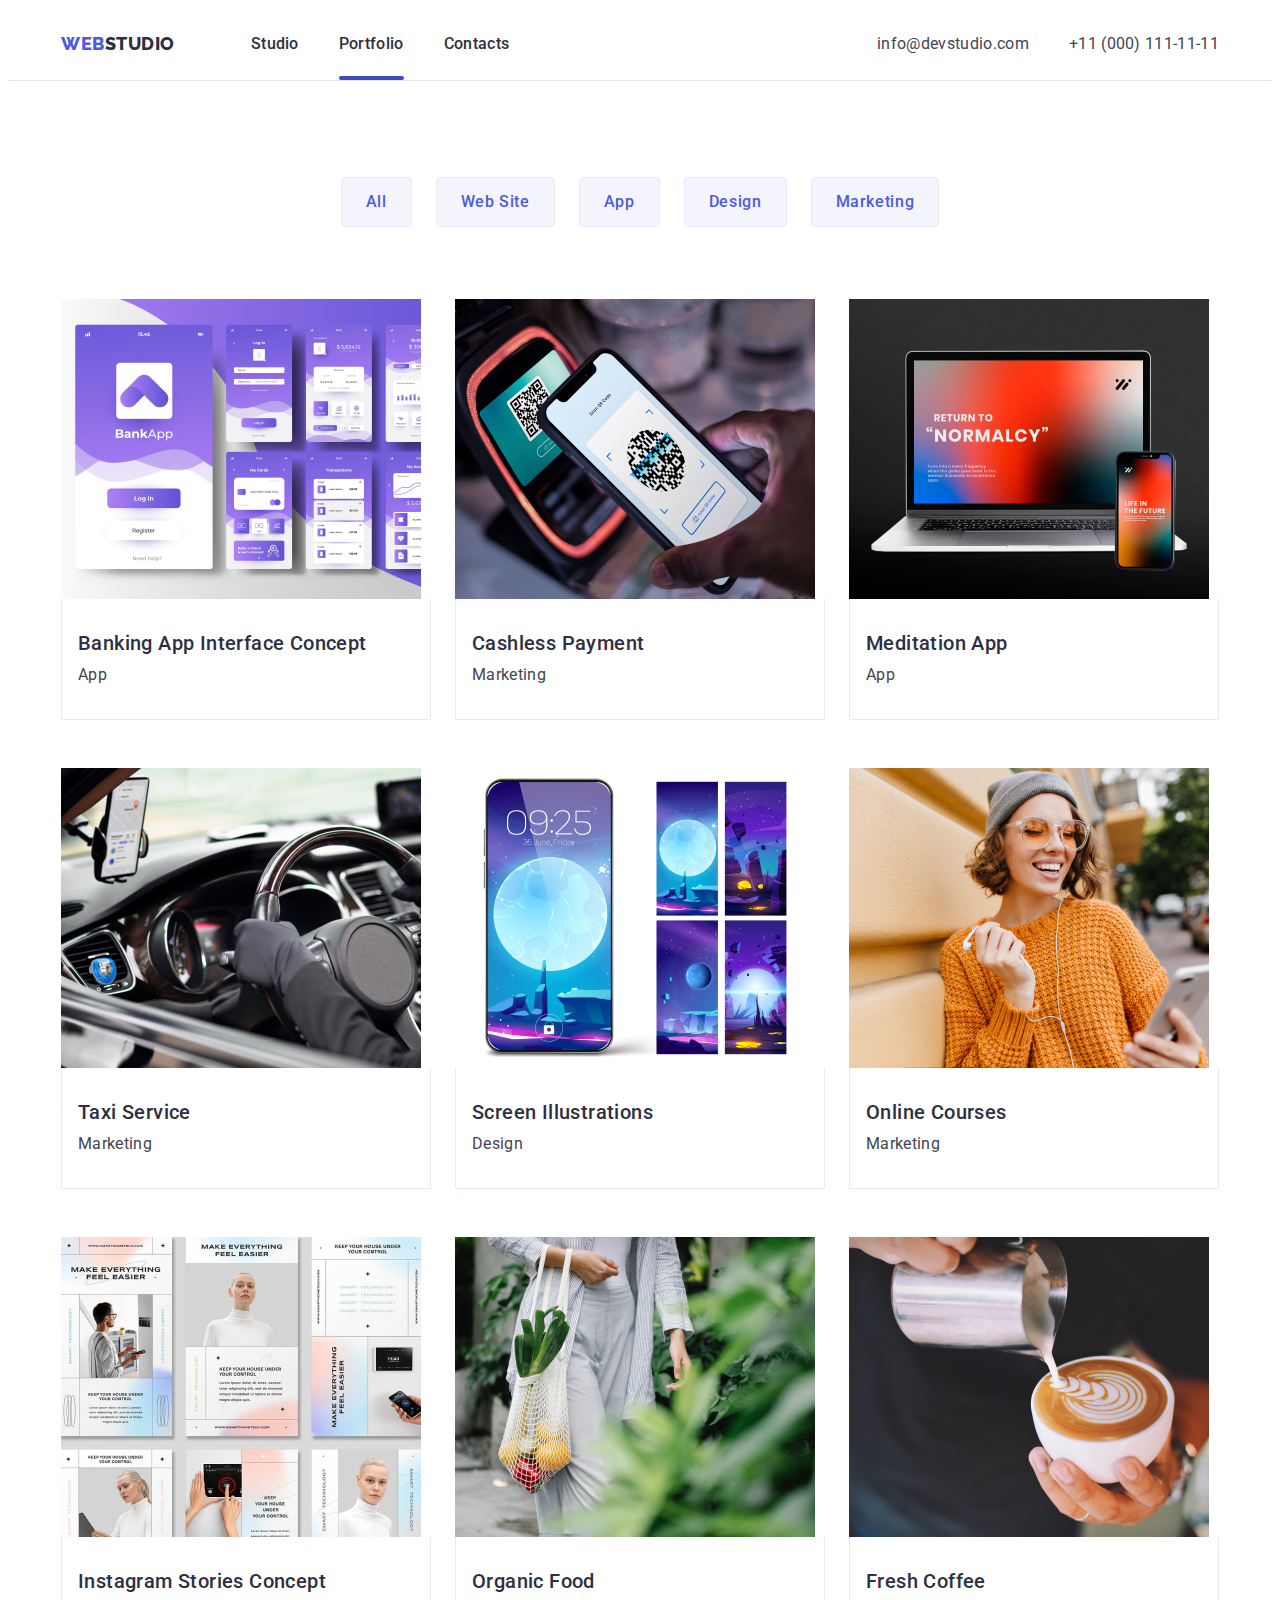
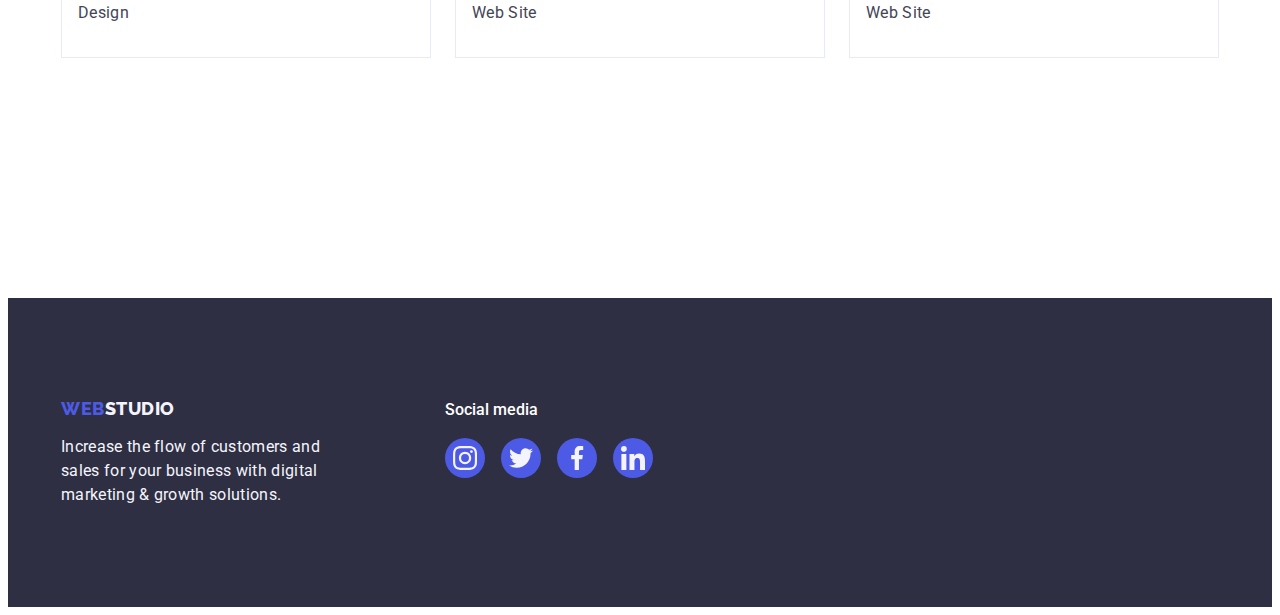
==== portfolio.html @ 9833212a "Initial commit" ====
<!DOCTYPE html>
<html lang="en">

  <head>
    <meta charset="utf-8"/>
    <meta name="description" content="Web studio for your business"/>
   
    <link
      rel="stylesheet"
      href="https://cdnjs.cloudflare.com/ajax/libs/modern-normalize/2.0.0/modern-normalize.min.css"
      integrity="sha512-4xo8blKMVCiXpTaLzQSLSw3KFOVPWhm/TRtuPVc4WG6kUgjH6J03IBuG7JZPkcWMxJ5huwaBpOpnwYElP/m6wg=="
      crossorigin="anonymous"
      referrerpolicy="no-referrer"
    />
    <link rel="stylesheet" href="node_modules/modern-normalize/modern-normalize.css">

    <link rel="preconnect" href="https://fonts.googleapis.com">
    <link rel="preconnect" href="https://fonts.gstatic.com" crossorigin>
    <link href="https://fonts.googleapis.com/css2?family=Roboto:wght@400;500;700;900&display=swap" rel="stylesheet">
    <link rel="preconnect" href="https://fonts.googleapis.com">
    <link rel="preconnect" href="https://fonts.gstatic.com" crossorigin>
    <link href="https://fonts.googleapis.com/css2?family=Raleway:wght@800&display=swap" rel="stylesheet">
    
    <title>Portfolio</title>

    <link rel="stylesheet" href="./css/styles.css"/>
  </head>

  <body>

    <header class="header">

      <div class="container header-container">
          <nav class="header-nav">
            
            <a href="./index.html" class="link-logo link">Web<span class="logo-dark">Studio</span></a>
          
            <ul class="nav-list list">
              <li><a href="./index.html" class="header-link link">Studio</a></li>
              <li><a href="./portfolio.html" class="header-link link active">Portfolio</a></li>
              <li><a href="" class="header-link link">Contacts</a></li>
            </ul>
          </nav>
      
          <address class="adress">
            <ul class="adress-list list">
              <li><a href="mailto:info@devstudio.com" class="adress-link link">info@devstudio.com</a></li>
              <li><a href="tel:+110001111111" class="adress-link link">+11 (000) 111-11-11</a></li>
            </ul>
          </address>
      </div>
    </header>

    <main>

      <section class="portfolio-main">

        <div class="container">

          <h1 class="visually-hidden">Lorem ipsum dolor sit amet consectetur adipisicing elit.</h1>

            <ul class="button-list list">
              <li>
                  <button type="button" class="filter-button">All</button>
              </li>
              <li>
                  <button type="button" class="filter-button">Web Site</button>
              </li>
              <li>
                  <button type="button" class="filter-button">App</button>
              </li>
              <li>
                  <button type="button" class="filter-button">Design</button>
              </li>
              <li>
                  <button type="button" class="filter-button">Marketing</button>
              </li>
            </ul>
      
          <ul class="portfolio-img list">
              <li class="portfolio-item">
                  <a href="" class="link">
                      <div class="portfolio-card">
                        <img src="./images/hw2/banking-app1.jpg" alt="Banking App" width="360"/>
                        <div class="overlay">
                          14 Stylish and User-Friendly App Design Concepts · Task Manager App · Calorie Tracker App · Exotic Fruit Ecommerce App · Cloud Storage App
                        </div>
                      </div>
                      <div class="text-card">
                        <h2 class="main-page-title">Banking App Interface Concept</h2>
                        <p class="main-page-text">App</p>
                      </div>
                  </a>
              </li>

              <li class="portfolio-item">
                  <a href="" class="link">
                      <div class="portfolio-card">
                          <img src="./images/hw2/cashless-pay2.jpg" alt="Payment by phone" width="360"/>
                          <div class="overlay">
                            14 Stylish and User-Friendly App Design Concepts · Task Manager App · Calorie Tracker App · Exotic Fruit Ecommerce App · Cloud Storage App
                          </div>
                      </div>
                      <div class="text-card">
                        <h2 class="main-page-title">Cashless Payment</h2>
                        <p class="main-page-text">Marketing</p>
                      </div>
                  </a>
              </li>

              <li class="portfolio-item">
                  <a href="" class="link">
                      <div class="portfolio-card">
                        <img src="./images/hw2/meditation-app3.jpg" alt="Notebook and phone" width="360"/>
                        <div class="overlay">
                          14 Stylish and User-Friendly App Design Concepts · Task Manager App · Calorie Tracker App · Exotic Fruit Ecommerce App · Cloud Storage App
                        </div>
                      </div>
                      <div class="text-card">
                        <h2 class="main-page-title">Meditation App</h2>
                        <p class="main-page-text">App</p>
                      </div>
                  </a>
              </li>            
          
              <li class="portfolio-item">
                  <a href="" class="link">
                      <div class="portfolio-card">
                        <img src="./images/hw2/taxi4.jpg" alt="Taxi car" width="360"/>
                        <div class="overlay">
                          14 Stylish and User-Friendly App Design Concepts · Task Manager App · Calorie Tracker App · Exotic Fruit Ecommerce App · Cloud Storage App
                        </div>
                      </div>
                      <div class="text-card">
                        <h2 class="main-page-title">Taxi Service</h2>
                        <p class="main-page-text">Marketing</p>
                      </div>
                  </a>    
              </li>

              <li class="portfolio-item">
                  <a href="" class="link">
                      <div class="portfolio-card">
                        <img src="./images/hw2/screen5.jpg" alt="Screen Illustrations" width="360"/>
                        <div class="overlay">
                          14 Stylish and User-Friendly App Design Concepts · Task Manager App · Calorie Tracker App · Exotic Fruit Ecommerce App · Cloud Storage App
                        </div>
                      </div>
                      <div class="text-card">
                        <h2 class="main-page-title">Screen Illustrations</h2>
                        <p class="main-page-text">Design</p>
                      </div>
                  </a>
              </li>

              <li class="portfolio-item">
                  <a href="" class="link">
                      <div class="portfolio-card">
                        <img src="./images/hw2/online-courses6.jpg" alt="Smiling girl" width="360"/>
                        <div class="overlay">
                          14 Stylish and User-Friendly App Design Concepts · Task Manager App · Calorie Tracker App · Exotic Fruit Ecommerce App · Cloud Storage App
                        </div>
                      </div>
                      <div class="text-card">
                        <h2 class="main-page-title">Online Courses</h2>
                        <p class="main-page-text">Marketing</p>
                      </div>
                  </a>
              </li>
          
              <li class="portfolio-item">
                  <a href="" class="link">
                      <div class="portfolio-card">
                        <img src="./images/hw2/insta7.jpg" alt="Instagram Stories" width="360"/>
                        <div class="overlay">
                          14 Stylish and User-Friendly App Design Concepts · Task Manager App · Calorie Tracker App · Exotic Fruit Ecommerce App · Cloud Storage App
                        </div>
                      </div>
                      <div class="text-card">
                        <h2 class="main-page-title">Instagram Stories Concept</h2>
                        <p class="main-page-text">Design</p>
                      </div>
                  </a>
              </li>

              <li class="portfolio-item">
                  <a href="" class="link">
                      <div class="portfolio-card">
                        <img src="./images/hw2/food8.jpg" alt="Bag with food" width="360"/>
                        <div class="overlay">
                          14 Stylish and User-Friendly App Design Concepts · Task Manager App · Calorie Tracker App · Exotic Fruit Ecommerce App · Cloud Storage App
                        </div>
                      </div>
                      <div class="text-card">
                        <h2 class="main-page-title">Organic Food</h2>
                        <p class="main-page-text">Web Site</p>
                      </div>
                  </a>
              </li>

              <li class="portfolio-item">
                  <a href="" class="link">
                      <div class="portfolio-card">
                        <img src="./images/hw2/coffe9.jpg" alt="Cup of coffe" width="360"/>
                        <div class="overlay">
                          14 Stylish and User-Friendly App Design Concepts · Task Manager App · Calorie Tracker App · Exotic Fruit Ecommerce App · Cloud Storage App
                        </div>
                      </div>
                      <div class="text-card">
                        <h2 class="main-page-title">Fresh Coffee</h2>
                        <p class="main-page-text">Web Site</p>
                      </div>
                  </a>
              </li>
          </ul>

        </div>

      </section>
    </main>

    <footer class="footer">

      <div class="container footer-container">
        <div class="footer-logo-container">
          <a href="./index.html" class="link-logo link footer-logo">Web<span class="logo-white">Studio</span></a>
          <p class="text-footer">
            Increase the flow of customers and sales for your business with digital marketing & growth solutions.
          </p>
        </div>    
      
        <div>
          <h3 class="social-text">Social media</h3>
          <ul class="list footer-social">
              <li>
                <div class="bcg-icons-footer">
                  <svg class="footer-social-icon">
                    <use href="./images/symbol-defs.svg#icon-instagram-1"></use>
                  </svg>
                </div>
              </li>
              <li>
                <div class="bcg-icons-footer">
                  <svg class="footer-social-icon">
                    <use href="./images/symbol-defs.svg#icon-twitter-2"></use>
                  </svg>
                </div>
              </li>
              <li>
                <div class="bcg-icons-footer">
                  <svg class="footer-social-icon">
                    <use href="./images/symbol-defs.svg#icon-facebook-3"></use>
                  </svg>
                </div>
              </li>
              <li>
                <div class="bcg-icons-footer">
                  <svg class="footer-social-icon">
                    <use href="./images/symbol-defs.svg#icon-linkedin-4"></use>
                  </svg>
                </div>
              </li>
          </ul>
        </div>

    </footer>

  </body>

</html>
---- css/styles.css ----
:root {
    --title-font: 'Roboto', sans-serif;
    --primery-brand-color: #4D5AE5;
    --pressed-state-color: #404BBF;
    --dark-color: #2E2F42;
    --success-color: #31D0AA;
    --body-text-color: #434455;
    --helper-text-color: #8E8F99;
    --accent-color: #E7E9FC;
    --light-color: #F4F4FD;
    --modal-overlay-color: #2E2F42;
    --hero-background-color: #2E2F42;
    --white-background-color: #FFFFFF;
    --modal-background: #FCFCFC;
}

.link {
    text-decoration: none;
}

.list {
    list-style: none;
}

h1, h2, h3, h4, h5, h6, p {
	margin-top: 0;
	margin-bottom: 0;
}

ul, ol {
	margin-top: 0;
	margin-bottom: 0;
	padding-left: 0;
}

.container {
    width: 1158px;
    padding: 0 15px;
    margin: 0 auto;
}
/**
  |============================
  | Header styles
  |============================
*/
.header {
    display: flex;
    align-items: center;
    justify-content: space-between;
    border-bottom: 1px solid var(--accent-color);
}

.header-container{
    display: flex;
    align-items: center;
}
.header-nav {
    display: flex;
    align-items: center;
}

.link-logo {
    margin-right: 76px;
}

.nav-list {
    display: flex;
    align-items: center;
    gap: 40px;
    justify-content: space-between;
}

.link-logo {
    font-family: 'Raleway', sans-serif;
    font-weight: 800;
    font-size: 18px;
    line-height: 1.17;
    letter-spacing: 0.03em;
    text-transform: uppercase;
    cursor: pointer;
    color: var(--primery-brand-color);
    margin-right: 76px;
}

.logo-dark {
    color: var(--hero-background-color);
}

.header-link {
    display: flex;
    font-family: var(--title-font);
    font-size: 16px;
    font-weight: 500;
    line-height: 1.5;
    letter-spacing: 0.02em;
    cursor: pointer;
    color: var(--dark-color);
    padding: 24px 0;
    position: relative;
}

.header-link.active::after {
    display: block;
    content: "";
    width: 100%;
    height: 4px;
    border-radius: 2px;
    background: var(--pressed-state-color);
    position: absolute;
    bottom: 0;
    left: 0;
}

.nav-list .header-link:hover,
.nav-list .header-link:focus {
    color: var(--pressed-state-color);
    transition-property: color;
    transition-duration: 250ms;
    transition-timing-function: cubic-bezier(0.4, 0, 0.2, 1);
}

.adress {
    margin-left: auto;
}

.adress-list {
    display: flex;
    gap: 40px;
}

.adress-link {
    font-family: var(--title-font);
    font-size: 16px;
    line-height: 1.5;
    letter-spacing: 0.02em;
    font-style: normal;
    color: var(--body-text-color);
}
.adress-link:hover,
.adress-link:focus {
    color: var(--pressed-state-color);
    transition-property: color;
    transition-duration: 250ms;
    transition-timing-function: cubic-bezier(0.4, 0, 0.2, 1);
}
/**
  |============================
  | Body
  |============================
*/
body {
    font-family: var(--title-font);
    color: var(--body-text-color);
    background-color: var(--white-background-color);
    list-style: none;
    text-decoration: none;
}
/**
  |============================
  | Section hero first page
  |============================
*/
.hero-section {
    background-color: var(--dark-color);
    padding: 188px 0;
    background-image: linear-gradient(
        to bottom,
        rgba(46, 47, 66, 0.70),
        rgba(46, 47, 66, 0.70)
    ),
    url(/images/hw1-sec1/people-office.jpg);
    background-repeat: no-repeat;
    background-position: 50% 50%;
    background-size: cover;
}

.hero-title {
    font-family: var(--title-font);
    font-style: normal;
    font-weight: 700;
    font-size: 56px;
    line-height: 1.07;
    text-align: center;
    letter-spacing: 0.02em;
    color: var(--white-background-color);
    max-width: 496px;
    margin: 0 auto 48px;
}

.hero-button {
    display: block;
    font-family: var(--title-font);
    font-style: normal;
    font-weight: 500;
    font-size: 16px;
    line-height: 1.5;
    letter-spacing: 0.04em;
    cursor: pointer;
    color: var(--white-background-color);
    background-color: var(--primery-brand-color);
    border: none;
    border-radius: 4px;
    min-width: 169px;
    height: 56px;
    margin: 0 auto;
}

.hero-button:hover,
.hero-button:focus {
    color: var(--modal-background);
    background-color: var(--pressed-state-color);
    transition-property: color, background-color;
    transition-duration: 250ms;
    transition-timing-function: cubic-bezier(0.4, 0, 0.2, 1);
}
/**
  |============================
  | Section benefits first page
  |============================
*/
.benefits-section {
    padding: 120px 0;
}

.benefits-list {
    display: flex;
    gap: 24px;
}

.benefits-item {
    width: calc((100% - 3 * 24px) / 4);
}

.main-page-title {
    font-family: var(--title-font);
    font-weight: 500;
    font-size: 20px;
    line-height: 1.2;
    letter-spacing: 0.02em;
    color: var(--modal-overlay-color);
    margin-bottom: 8px;
}

.main-page-text {
    font-family: var(--title-font);
    font-weight: 400;
    font-size: 16px;
    font-style: normal;
    line-height: 1.5;
    letter-spacing: 0.02em;
    color: var(--body-text-color);
}

.benefits-icons {
    width: 64px;
    height: 64px;
    position: absolute;
    top: 24px;
    left: 100px;
}

.icon-container {
    position: relative;
    width: 264px;
    height: 112px;
    background-color: var(--light-color);
    border-radius: 4px;
    margin-bottom: 8px;
}
/**
  |============================
  | Secction 'Doing' first page
  |============================
*/
.we-doing {
    padding-bottom: 120px;
}
.page-title {
    font-family: var(--title-font);
    font-weight: 700;
    font-size: 36px;
    line-height: 1.11;
    text-align: center;
    letter-spacing: 0.02em;
    text-transform: capitalize;
    color: var(--hero-background-color);
    margin-bottom: 72px;
}

.image-doing-list {
    display: flex;
    justify-content: space-between;
    gap: 24px;
}

.image-doing {
    width: calc((100% - 2 * 24px) / 3);
}

/**
  |============================
  | Team section
  |============================
*/
.team-section {
    background-color: var(--light-color);
    padding: 120px 0;
}

.team-card-list {
 display: flex;
 gap: 24px;
}

.team-item {
    background-color: var(--white-background-color);
    width: calc((100% - 3 * 24px) / 4);
    border-radius: 0px 0px 4px 4px;
    box-shadow: 0px 2px 1px 0px rgba(46, 47, 66, 0.08), 0px 1px 1px 0px rgba(46, 47, 66, 0.16), 0px 1px 6px 0px rgba(46, 47, 66, 0.08);
}

.team-container {
    padding: 32px 16px;
}

.team-title {
    text-align: center;
    margin-bottom: 8px;
}

.team-text {
    text-align: center;
    margin-bottom: 8px;
}

.social-icons-container {
    display: flex;
    gap: 24px;
    justify-content: center;
    align-items: center;
    max-width: 232px;
}

.social-icon {
    position: absolute;
    top: 12px;
    left: 12px;
    width: 16px;
    height: 16px;
}

.bcg-social-icons-container {
    position: relative;
    width: 40px;
    height: 40px;
    background-color: var(--primery-brand-color);
    border-radius: 50%;
}

.bcg-social-icons-container:hover {
    background-color: var(--pressed-state-color);
    transition-property: background-color;
    transition-duration: 250ms;
    transition-timing-function: cubic-bezier(0.4, 0, 0.2, 1);
}

/**
  |============================
  | Customer section
  |============================
*/
.customer-section{
    padding: 127px 0 113px 0;
}

.customer-list {
    display: flex;
    gap: 24px;
    justify-content: center;
    align-items: center;
}

.customer-item {
    display: flex;
}

.customer-icon-link {
    position: relative;
    border-radius: 4px;
    border: 1px solid var(--helper-text-color);
    color: var(--helper-text-color);
    width: 168px;
    height: 88px;
}

.customer-icon-link:hover .customer-icon,
.customer-icon-link:focus .customer-icon {
    color: var(--pressed-state-color);
    transition-property: color;
    transition-duration: 250ms;
    transition-timing-function: cubic-bezier(0.4, 0, 0.2, 1);
}

.customer-icon-link:hover,
.customer-icon-link:focus {
    border-color: var(--pressed-state-color);
    transition-property: border-color;
    transition-duration: 250ms;
    transition-timing-function: cubic-bezier(0.4, 0, 0.2, 1);
}

.customer-icon {
    position: absolute;
    top: 16px;
    left: 32px;
    width: 104px;
    height: 56px;
    fill: currentColor;
}


/**
  |============================
  | Portfolio page
  |============================
*/
.portfolio-main {
    padding: 96px 0 120px 0;
}

.portfolio-page {
    width: 1158px;
    padding: 0 15px;
    margin: 0 auto;
}

.visually-hidden {
    position: absolute;
    width: 1px;
    height: 1px;
    margin: -1px;
    border: 0;
    padding: 0;
    white-space: nowrap;
    clip-path: inset(100%);
    clip: rect(0 0 0 0);
    overflow: hidden;
  }

.button-list {
    display: flex;
    justify-content: center;
    gap: 24px;
    margin-bottom: 72px;
}

.filter-button {
    font-family: var(--title-font);
    font-weight: 500;
    font-size: 16px;
    line-height: 1.5;
    letter-spacing: 0.04em;
    list-style: none;
    cursor: pointer;
    color: var(--primery-brand-color);
    background-color: var(--light-color);
    border: 1px solid var(--accent-color);
    border-radius: 4px;
    padding: 12px 24px;
}

.filter-button:hover {
    box-shadow: 0px 2px 2px 0px rgba(0, 0, 0, 0.12), 0px 2px 1px 0px rgba(0, 0, 0, 0.08), 0px 3px 1px 0px rgba(0, 0, 0, 0.10);
    transition-property: box-shadow;
    transition-duration: 250ms;
    transition-timing-function: cubic-bezier(0.4, 0, 0.2, 1); 
}

.filter-button:hover,
.filter-button:focus {
    color: var(--white-background-color);
    background-color: var(--pressed-state-color);
    border: 1px solid transparent;
    transition-property: color, border, background-color;
    transition-duration: 250ms;
    transition-timing-function: cubic-bezier(0.4, 0, 0.2, 1);
}

.portfolio-img {
    display: flex;
    flex-wrap: wrap;
    column-gap: 24px;
    row-gap: 48px;
    padding-bottom: 120px;
}

.portfolio-item {
    width: calc((100% - 48px) / 3);
}

.portfolio-card {
    position: relative;
    overflow: hidden;
}

.overlay {
    position: absolute;
    padding: 40px 32px 164px 32px;
    font-family: var(--title-font);
    background-color: var(--primery-brand-color);
    color: var(--light-color);
    font-style: normal;
    font-weight: 400;
    line-height: 24px;
    letter-spacing: 0.32px;
    top: 0;
    left: 0;
    width: 100%;
    height: 100%;
    transform: translateY(100%);
}

.portfolio-card:hover .overlay {
    transform: translateY(0);
    transition-property: transform;
    transition-duration: 250ms;
    transition-timing-function: cubic-bezier(0.4, 0, 0.2, 1);
}

.portfolio-item:hover {
    box-shadow: 0px 2px 1px 0px rgba(46, 47, 66, 0.08), 0px 1px 1px 0px rgba(46, 47, 66, 0.16), 0px 1px 6px 0px rgba(46, 47, 66, 0.08);
    transition-property: box-shadow;
    transition-duration: 250ms;
    transition-timing-function: cubic-bezier(0.4, 0, 0.2, 1);
}

.text-card {
    padding: 32px 16px;
    border: 1px solid var(--accent-color);
    border-top: none;
}

img {
	display: block;
}

/**
  |============================
  | Footer
  |============================
*/
.footer {
    background-color: var(--hero-background-color);
    padding: 100px 0;
}

.footer-logo {
    display: inline-block;
    margin-bottom: 16px;
}

.logo-white {
    color: var(--light-color);
}

.text-footer {
    font-family: var(--title-font);
    font-weight: 400;
    font-size: 16px;
    line-height: 1.5;
    letter-spacing: 0.02em;
    color: var(--light-color);
    max-width: 264px;
}

.footer-container {
    display: flex;
    align-items: flex-start;
    justify-content: flex-start;
    gap: 120px;
}

.footer-social {
    display: flex;
    gap: 16px;
}

.bcg-footer {
    position: relative;
}

.bcg-icons-footer {
    position: relative;
    width: 40px;
    height: 40px;
    background-color: var(--primery-brand-color);
    border-radius: 50%;
}

.bcg-icons-footer:hover {
    background-color: var(--success-color);
    transition-property: background-color;
    transition-duration: 250ms;
    transition-timing-function: cubic-bezier(0.4, 0, 0.2, 1);
}

.footer-social-icon {
    position: absolute;
    top: 8px;
    left: 8px;
    width: 24px;
    height: 24px;
}

.social-text  {
    font-family: var(--title-font);
    color: var(--white-background-color);
    font-style: normal;
    font-weight: 500;
    line-height: 24px;
    font-style: normal;
    font-size: 16px;
    margin-bottom: 16px;
}
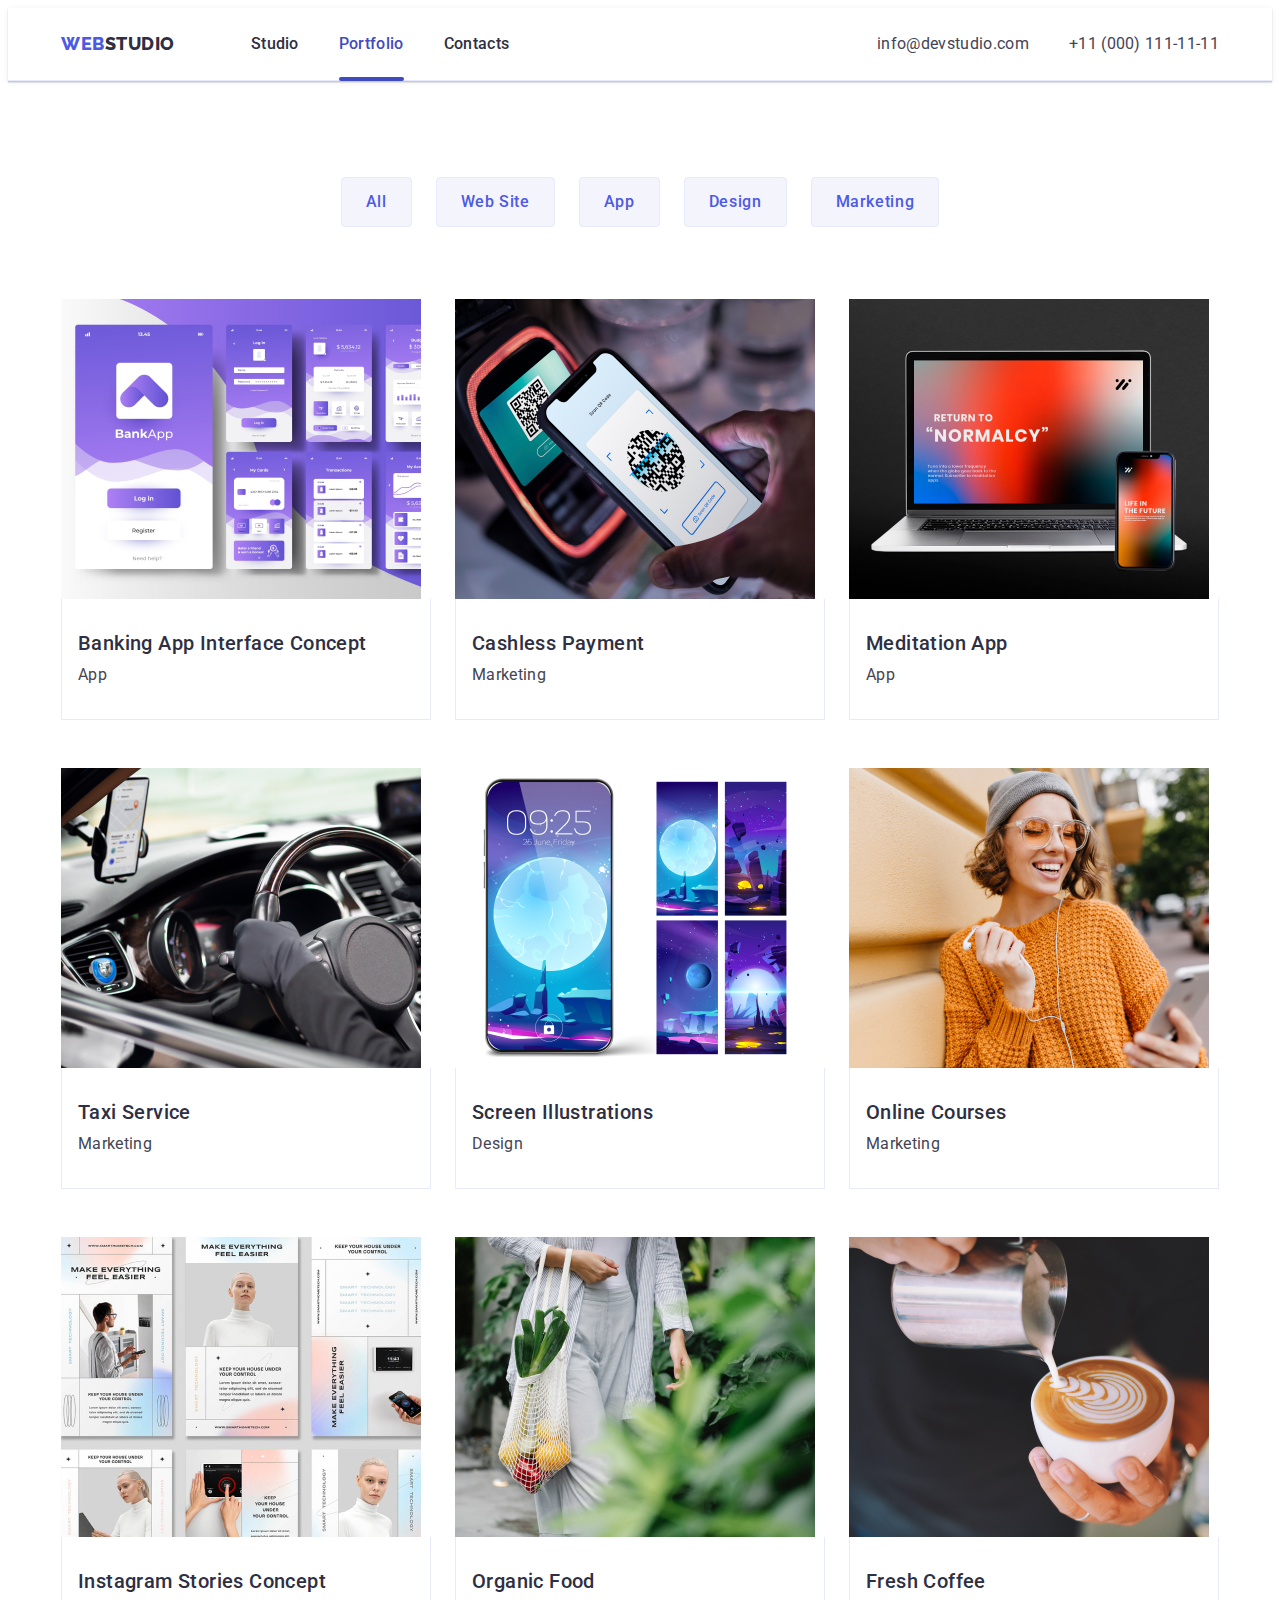
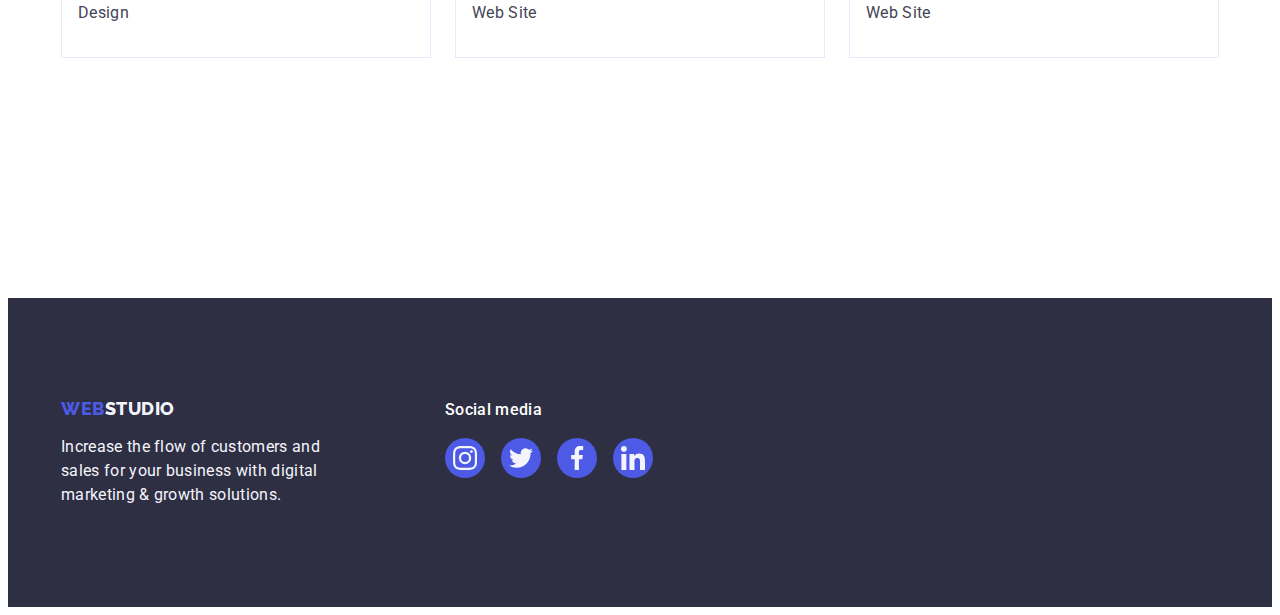
==== commit 56a2ab6b: "hw 5.3" ====
--- a/portfolio.html
+++ b/portfolio.html
@@ -231,38 +231,43 @@
         </div>    
       
         <div>
-          <h3 class="social-text">Social media</h3>
+          <p class="social-text">Social media</p>
           <ul class="list footer-social">
-              <li>
-                <div class="bcg-icons-footer">
-                  <svg class="footer-social-icon">
-                    <use href="./images/symbol-defs.svg#icon-instagram-1"></use>
-                  </svg>
-                </div>
-              </li>
-              <li>
-                <div class="bcg-icons-footer">
-                  <svg class="footer-social-icon">
-                    <use href="./images/symbol-defs.svg#icon-twitter-2"></use>
-                  </svg>
-                </div>
-              </li>
-              <li>
-                <div class="bcg-icons-footer">
-                  <svg class="footer-social-icon">
-                    <use href="./images/symbol-defs.svg#icon-facebook-3"></use>
-                  </svg>
-                </div>
-              </li>
-              <li>
-                <div class="bcg-icons-footer">
-                  <svg class="footer-social-icon">
-                    <use href="./images/symbol-defs.svg#icon-linkedin-4"></use>
-                  </svg>
-                </div>
+
+              <li class="item-list-footer">
+                <a class="link-icon-footer link" href="">
+                    <svg class="footer-social-icon">
+                      <use href="./images/symbol-defs.svg#icon-instagram-1"></use>
+                    </svg>
+                </a>
+              </li>
+
+              <li class="item-list-footer">
+                <a class="link-icon-footer link" href="">
+                    <svg class="footer-social-icon">
+                      <use href="./images/symbol-defs.svg#icon-twitter-2"></use>
+                    </svg>
+                </a>
+              </li>
+
+              <li class="item-list-footer">
+                <a class="link-icon-footer link" href="">
+                    <svg class="footer-social-icon">
+                      <use href="./images/symbol-defs.svg#icon-facebook-3"></use>
+                    </svg>
+                </a>
+              </li>
+
+              <li class="item-list-footer">
+                <a class="link-icon-footer link" href="">
+                    <svg class="footer-social-icon">
+                      <use href="./images/symbol-defs.svg#icon-linkedin-4"></use>
+                    </svg>
+                </a>
               </li>
           </ul>
         </div>
+      </div>
 
     </footer>
 
--- a/css/styles.css
+++ b/css/styles.css
@@ -48,6 +48,7 @@
     align-items: center;
     justify-content: space-between;
     border-bottom: 1px solid var(--accent-color);
+    box-shadow: 0px 1px 6px 0px rgba(46, 47, 66, 0.08), 0px 1px 1px 0px rgba(46, 47, 66, 0.16), 0px 2px 1px 0px rgba(46, 47, 66, 0.08);
 }
 
 .header-container{
@@ -99,6 +100,10 @@
     position: relative;
 }
 
+.header-link.active {
+    color: var(--pressed-state-color);
+}
+
 .header-link.active::after {
     display: block;
     content: "";
@@ -107,7 +112,7 @@
     border-radius: 2px;
     background: var(--pressed-state-color);
     position: absolute;
-    bottom: 0;
+    bottom: -1px;
     left: 0;
 }
 
@@ -172,6 +177,7 @@
     background-repeat: no-repeat;
     background-position: 50% 50%;
     background-size: cover;
+    max-width: 1440px;
 }
 
 .hero-title {
@@ -207,9 +213,8 @@
 
 .hero-button:hover,
 .hero-button:focus {
-    color: var(--modal-background);
     background-color: var(--pressed-state-color);
-    transition-property: color, background-color;
+    transition-property: background-color;
     transition-duration: 250ms;
     transition-timing-function: cubic-bezier(0.4, 0, 0.2, 1);
 }
@@ -220,6 +225,12 @@
 */
 .benefits-section {
     padding: 120px 0;
+}
+
+.benefits container {
+    display: flex;
+    align-items: center;
+    justify-content: center;
 }
 
 .benefits-list {
@@ -320,7 +331,7 @@
 }
 
 .team-container {
-    padding: 32px 16px;
+    padding: 32px 0;
 }
 
 .team-title {
@@ -333,12 +344,13 @@
     margin-bottom: 8px;
 }
 
-.social-icons-container {
+.social-icons-list {
     display: flex;
     gap: 24px;
     justify-content: center;
     align-items: center;
     max-width: 232px;
+    margin: 0 auto;
 }
 
 .social-icon {
@@ -347,9 +359,10 @@
     left: 12px;
     width: 16px;
     height: 16px;
-}
-
-.bcg-social-icons-container {
+    fill: var(--light-color);
+}
+
+.bcg-social-icons {
     position: relative;
     width: 40px;
     height: 40px;
@@ -370,7 +383,7 @@
   |============================
 */
 .customer-section{
-    padding: 127px 0 113px 0;
+    padding: 120px 0;
 }
 
 .customer-list {
@@ -391,6 +404,9 @@
     color: var(--helper-text-color);
     width: 168px;
     height: 88px;
+    display: flex;
+    align-items: center;
+    justify-content: center;
 }
 
 .customer-icon-link:hover .customer-icon,
@@ -575,9 +591,12 @@
 
 .footer-container {
     display: flex;
-    align-items: flex-start;
+    align-items: baseline;
     justify-content: flex-start;
-    gap: 120px;
+}
+
+.footer-logo-container {
+    margin-right: 120px;
 }
 
 .footer-social {
@@ -585,19 +604,23 @@
     gap: 16px;
 }
 
-.bcg-footer {
-    position: relative;
-}
-
-.bcg-icons-footer {
-    position: relative;
+.item-list-footer {
     width: 40px;
     height: 40px;
+}
+
+.link-icon-footer { 
+    width: 100%;
+    height: 100%;
+    display: flex;
+    align-items: center;
+    justify-content: center;
+    position: relative;
     background-color: var(--primery-brand-color);
     border-radius: 50%;
 }
 
-.bcg-icons-footer:hover {
+.link-icon-footer:hover {
     background-color: var(--success-color);
     transition-property: background-color;
     transition-duration: 250ms;
@@ -610,6 +633,7 @@
     left: 8px;
     width: 24px;
     height: 24px;
+    fill: var(--light-color);
 }
 
 .social-text  {
@@ -617,8 +641,75 @@
     color: var(--white-background-color);
     font-style: normal;
     font-weight: 500;
-    line-height: 24px;
+    line-height: 1.5;
     font-style: normal;
     font-size: 16px;
+    letter-spacing: 0.02em;
     margin-bottom: 16px;
-}+}
+
+/**
+  |============================
+  | Modal
+  |============================
+*/
+.backdrop {
+    position: fixed;
+    top: 0;
+    left: 0;
+    width: 100%;
+    height: 100%;
+    background-color: var(--white-background-color);
+    transition: opacity 250ms cubic-bezier(0.4, 0, 0.2, 1), visibility: 250ms cubic-bezier(0.4, 0, 0.2, 1);
+}
+
+.backdrop.is-hidden {
+    opacity: 0;
+    visibility: hidden;
+    pointer-events: none;
+}
+
+.modal {
+    position: absolute;
+    top: 50%;
+    left: 50%;
+    transform: translate(-50%, -50%) scale(1);
+    width: 408px; 
+    min-height: 584px;
+    background: var(--modal-background);
+    box-shadow: 0px 1px 1px rgba(0, 0, 0, 0.14), 0px 1px 3px rgba(0, 0, 0, 0.12), 0px 2px 1px rgba(0, 0, 0, 0.2);
+    border-radius: 4px;
+    transition: transform 250ms cubic-bezier(0.4, 0, 0.2, 1);  
+}
+
+.modal-button {
+    position: absolute;
+    top: 24px;
+    right: 24px;
+    width: 24px;
+    height: 24px;
+    border-radius: 50%;
+    display: flex;
+    align-items: center;
+    justify-content: center;
+    background-color: var(--accent-color);
+    border: 1px solid rgba(0, 0, 0, 0.1);
+    padding: 0;
+    cursor: pointer;
+    transition: background-color 250ms cubic-bezier(0.4, 0, 0.2, 1), border 250ms cubic-bezier(0.4, 0, 0.2, 1);
+}
+
+.modal-button:hover,
+.modal-button:focus {
+    background-color: var(--pressed-state-color);
+    border: none;
+}
+
+.icon-modal {
+    transition: fill 250ms cubic-bezier(0.4, 0, 0.2, 1);   
+}
+
+.icon-modal:hover,
+.icon-modal:focus {
+    fill: var(--white-background-color)
+}
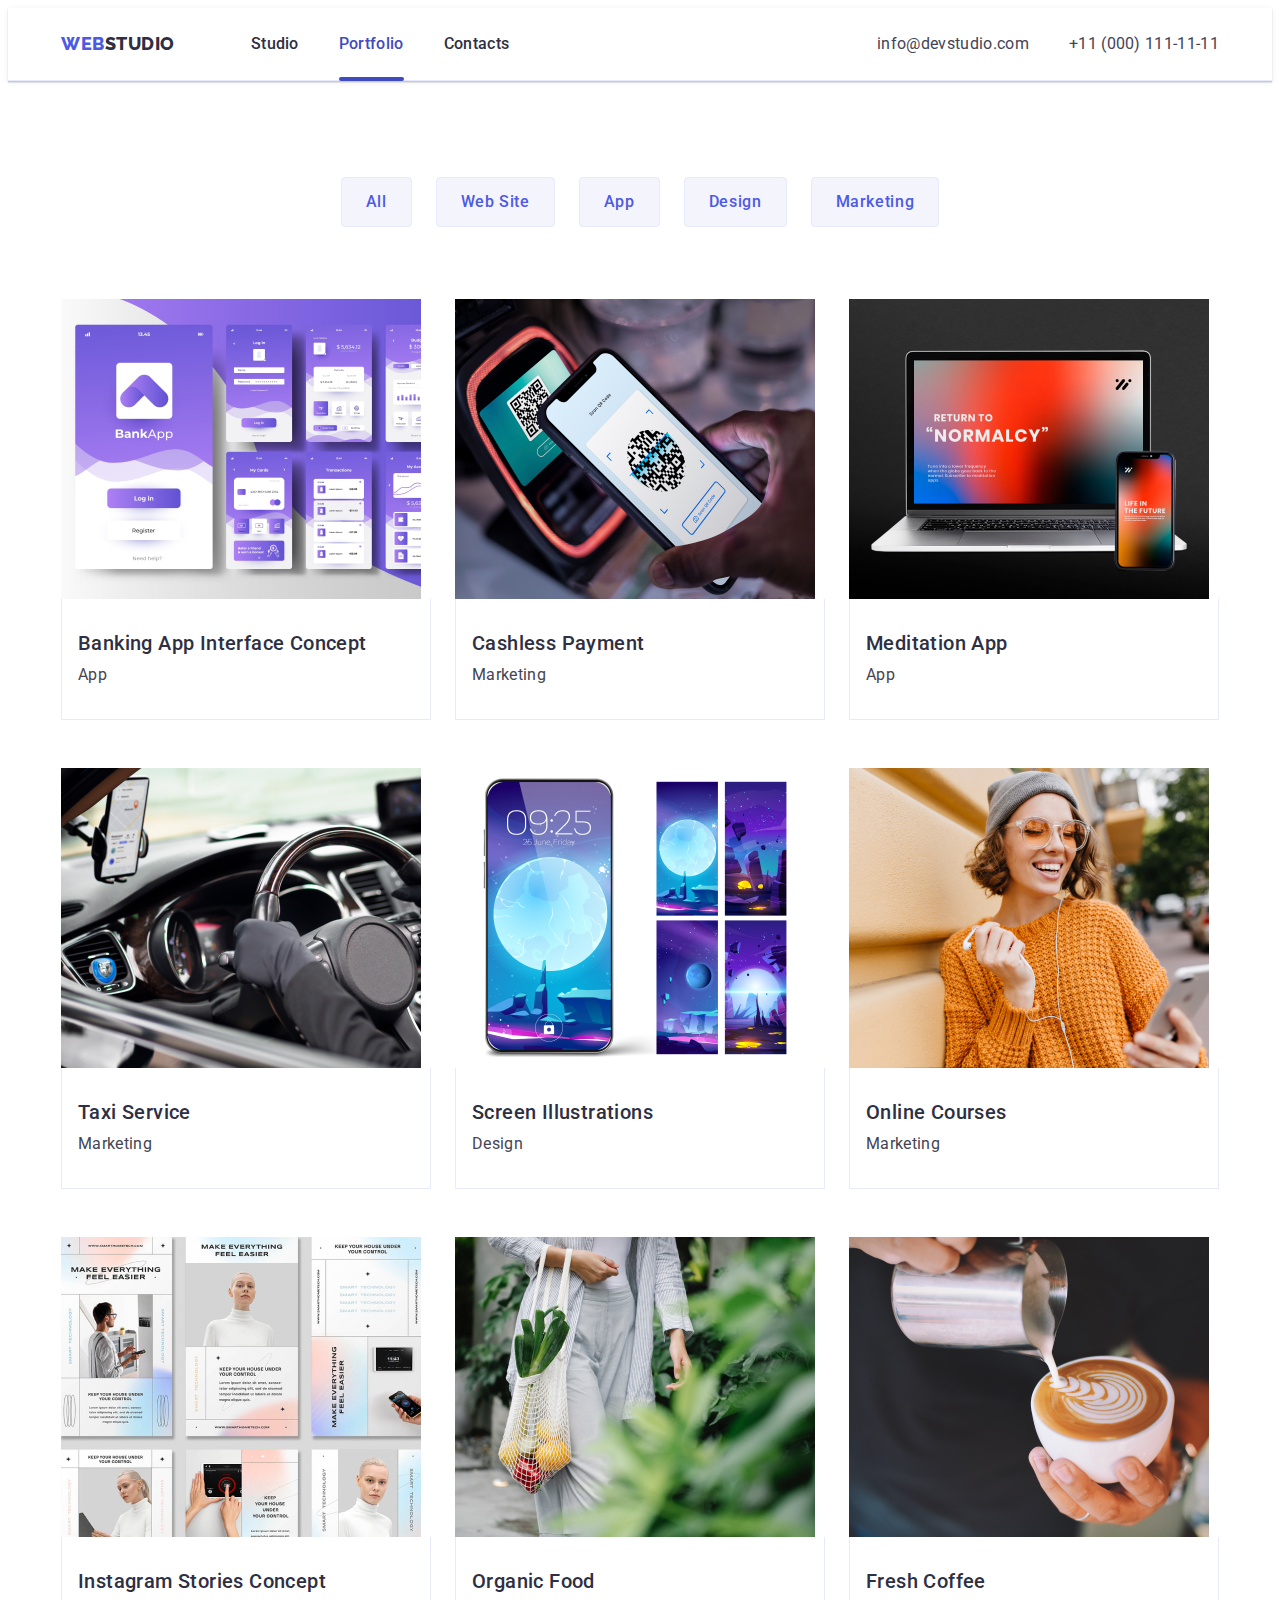
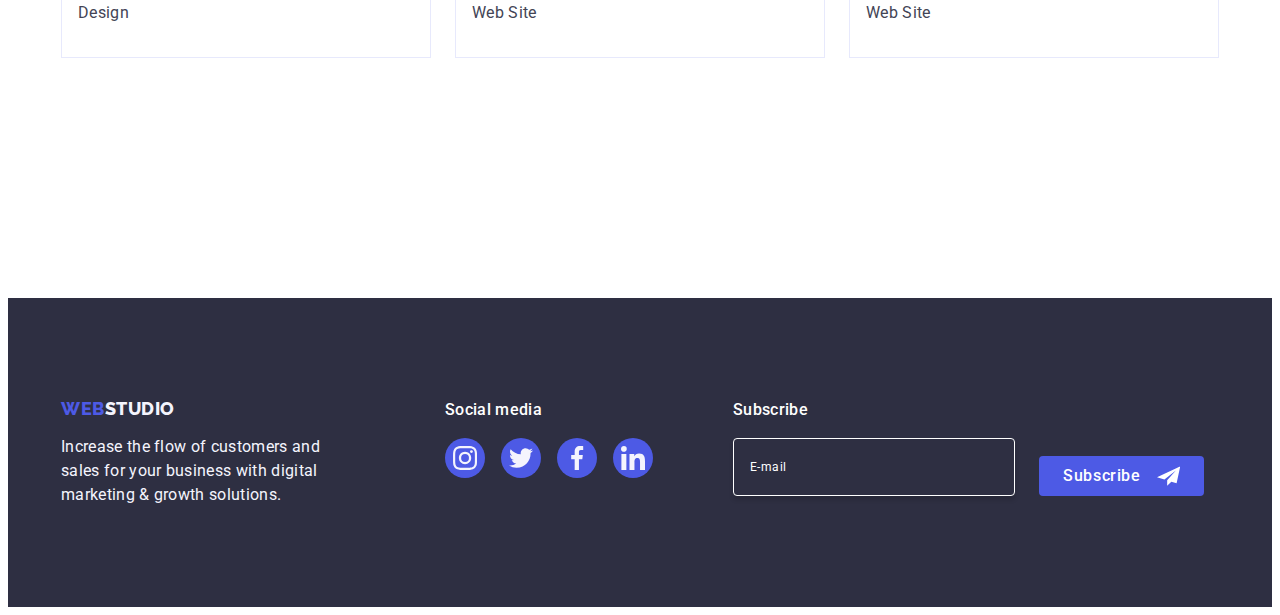
==== commit c2cc3ab5: "hw 5.1" ====
--- a/portfolio.html
+++ b/portfolio.html
@@ -236,39 +236,52 @@
 
               <li class="item-list-footer">
                 <a class="link-icon-footer link" href="">
-                    <svg class="footer-social-icon">
-                      <use href="./images/symbol-defs.svg#icon-instagram-1"></use>
-                    </svg>
-                </a>
-              </li>
-
-              <li class="item-list-footer">
-                <a class="link-icon-footer link" href="">
-                    <svg class="footer-social-icon">
-                      <use href="./images/symbol-defs.svg#icon-twitter-2"></use>
-                    </svg>
-                </a>
-              </li>
-
-              <li class="item-list-footer">
-                <a class="link-icon-footer link" href="">
-                    <svg class="footer-social-icon">
-                      <use href="./images/symbol-defs.svg#icon-facebook-3"></use>
-                    </svg>
-                </a>
-              </li>
-
-              <li class="item-list-footer">
-                <a class="link-icon-footer link" href="">
-                    <svg class="footer-social-icon">
-                      <use href="./images/symbol-defs.svg#icon-linkedin-4"></use>
+                    <svg class="footer-social-icon" width="24" height="24">
+                      <use href="./images/icons.svg#icon-instagram-1"></use>
+                    </svg>
+                </a>
+              </li>
+
+              <li class="item-list-footer">
+                <a class="link-icon-footer link" href="">
+                    <svg class="footer-social-icon" width="24" height="24">
+                      <use href="./images/icons.svg#icon-twitter-2"></use>
+                    </svg>
+                </a>
+              </li>
+
+              <li class="item-list-footer">
+                <a class="link-icon-footer link" href="">
+                    <svg class="footer-social-icon" width="24" height="24">
+                      <use href="./images/icons.svg#icon-facebook-3"></use>
+                    </svg>
+                </a>
+              </li>
+
+              <li class="item-list-footer">
+                <a class="link-icon-footer link" href="">
+                    <svg class="footer-social-icon" width="24" height="24">
+                      <use href="./images/icons.svg#icon-linkedin-4"></use>
                     </svg>
                 </a>
               </li>
           </ul>
         </div>
+
+        <form class="form-footer">
+          <label class="label-footer">
+            Subscribe
+            <input class="input-footer" type="email" name="subscribe" placeholder="E-mail"/>
+          </label>
+          <button type="submit" class="submit-footer-button">
+            Subscribe
+            <svg class="icon-paper-plane" width="24" height="24">
+              <use href="./images/icons.svg#icon-paper-plane"></use>
+            </svg>
+          </button>
+        </form>
+        
       </div>
-
     </footer>
 
   </body>
--- a/css/styles.css
+++ b/css/styles.css
@@ -98,10 +98,12 @@
     color: var(--dark-color);
     padding: 24px 0;
     position: relative;
+    transition: color 250ms cubic-bezier(0.4, 0, 0.2, 1);
 }
 
 .header-link.active {
     color: var(--pressed-state-color);
+    transition: color 250ms cubic-bezier(0.4, 0, 0.2, 1);
 }
 
 .header-link.active::after {
@@ -140,6 +142,7 @@
     letter-spacing: 0.02em;
     font-style: normal;
     color: var(--body-text-color);
+    transition: color 250ms cubic-bezier(0.4, 0, 0.2, 1);
 }
 .adress-link:hover,
 .adress-link:focus {
@@ -173,11 +176,13 @@
         rgba(46, 47, 66, 0.70),
         rgba(46, 47, 66, 0.70)
     ),
-    url(/images/hw1-sec1/people-office.jpg);
+    url(../images/hw1-sec1/people-office.jpg);
     background-repeat: no-repeat;
     background-position: 50% 50%;
     background-size: cover;
     max-width: 1440px;
+    margin-right: auto;
+    margin-left: auto;
 }
 
 .hero-title {
@@ -209,6 +214,7 @@
     min-width: 169px;
     height: 56px;
     margin: 0 auto;
+    transition: background-color 250ms cubic-bezier(0.4, 0, 0.2, 1);
 }
 
 .hero-button:hover,
@@ -277,6 +283,9 @@
     background-color: var(--light-color);
     border-radius: 4px;
     margin-bottom: 8px;
+    display: flex;
+    align-items: center;
+    justify-content: center;
 }
 /**
   |============================
@@ -362,19 +371,26 @@
     fill: var(--light-color);
 }
 
-.bcg-social-icons {
-    position: relative;
+.li-social-icons {
     width: 40px;
     height: 40px;
+}
+
+.bcg-social-icons {
+    display: flex;
+    width: 100%;
+    height: 100%;
+    align-items: center;
+    justify-content: center;
+    position: relative;
     background-color: var(--primery-brand-color);
     border-radius: 50%;
-}
-
-.bcg-social-icons-container:hover {
-    background-color: var(--pressed-state-color);
-    transition-property: background-color;
-    transition-duration: 250ms;
-    transition-timing-function: cubic-bezier(0.4, 0, 0.2, 1);
+    transition: background-color 250ms cubic-bezier(0.4, 0, 0.2, 1);
+}
+
+.bcg-social-icons:hover,
+.bcg-social-icons:focus {
+    background-color: #404bbf;
 }
 
 /**
@@ -407,33 +423,21 @@
     display: flex;
     align-items: center;
     justify-content: center;
-}
-
-.customer-icon-link:hover .customer-icon,
-.customer-icon-link:focus .customer-icon {
-    color: var(--pressed-state-color);
-    transition-property: color;
-    transition-duration: 250ms;
-    transition-timing-function: cubic-bezier(0.4, 0, 0.2, 1);
+    transition:  border-color 250ms cubic-bezier(0.4, 0, 0.2, 1), color 250ms cubic-bezier(0.4, 0, 0.2, 1);
 }
 
 .customer-icon-link:hover,
 .customer-icon-link:focus {
+    color: #404bbf;
     border-color: var(--pressed-state-color);
-    transition-property: border-color;
-    transition-duration: 250ms;
-    transition-timing-function: cubic-bezier(0.4, 0, 0.2, 1);
 }
 
 .customer-icon {
-    position: absolute;
-    top: 16px;
-    left: 32px;
-    width: 104px;
-    height: 56px;
     fill: currentColor;
-}
-
+    display: flex;
+    align-items: center;
+    justify-content: center;
+}
 
 /**
   |============================
@@ -618,9 +622,11 @@
     position: relative;
     background-color: var(--primery-brand-color);
     border-radius: 50%;
-}
-
-.link-icon-footer:hover {
+    transition: background-color 250ms cubic-bezier(0.4, 0, 0.2, 1);
+}
+
+.link-icon-footer:hover,
+.link-icon-footer:focus {
     background-color: var(--success-color);
     transition-property: background-color;
     transition-duration: 250ms;
@@ -648,25 +654,100 @@
     margin-bottom: 16px;
 }
 
+.form-footer {
+    display: flex;
+    justify-content: center;
+    margin-left: 80px;
+    gap: 24px;
+    align-items: flex-end;
+}
+
+.label-footer {
+    display: flex;
+    flex-direction: column;
+    font-family: var(--title-font);
+    font-size: 16px;
+    font-style: normal;
+    font-weight: 500;
+    line-height: 1.5;
+    letter-spacing: 0.02em;
+    color: var(--white-background-color);
+    gap: 16px;
+    align-items: baseline;
+    justify-content: flex-start;
+}
+
+.input-footer{
+    font-family: var(--title-font);
+	color: var(--white-background-color);
+    font-size: 12px;
+    font-style: normal;
+    font-weight: 400;
+    line-height: 0.5;
+    letter-spacing: 0.04em;
+    outline: transparent;
+    width: 264px;
+    height: 40px;
+    padding: 8px 0px 8px 16px;
+    background-color: var(--dark-color);
+    border-radius: 4px;
+    border: 1px solid var(--white-background-color);
+    box-shadow: 0px 4px 4px 0px rgba(0, 0, 0, 0.15);
+}
+
+.input-footer::placeholder {
+    font-family: var(--title-font);
+	color: var(--white-background-color);
+    font-size: 12px;
+    font-style: normal;
+    font-weight: 400;
+    line-height: 0.5;
+    letter-spacing: 0.04em;
+}
+
+
+.submit-footer-button {
+    display: flex;
+    padding: 8px 24px;
+    justify-content: center;
+    align-items: center;
+    gap: 16px;
+    border-radius: 4px;
+    background: var(--primery-brand-color);
+    width: 165px;
+    height: 40px;
+    border: none;
+    color: var(--white, #FFF);
+    
+font-size: 16px;
+font-family: var(--title-font);
+font-style: normal;
+font-weight: 500;
+line-height: 1.5;
+letter-spacing: 0.04em;
+}
 /**
   |============================
   | Modal
   |============================
 */
+
+.backdrop.is-hidden {
+    opacity: 0;
+    visibility: hidden;
+    pointer-events: none;
+}
+
 .backdrop {
     position: fixed;
     top: 0;
     left: 0;
     width: 100%;
     height: 100%;
-    background-color: var(--white-background-color);
-    transition: opacity 250ms cubic-bezier(0.4, 0, 0.2, 1), visibility: 250ms cubic-bezier(0.4, 0, 0.2, 1);
-}
-
-.backdrop.is-hidden {
-    opacity: 0;
-    visibility: hidden;
-    pointer-events: none;
+    background-color: rgba(46, 47, 66, 0.4);
+    opacity: 1;
+    visibility: visible;
+    transition: opacity 250ms cubic-bezier(0.4, 0, 0.2, 1), visibility 250ms cubic-bezier(0.4, 0, 0.2, 1);
 }
 
 .modal {
@@ -679,7 +760,8 @@
     background: var(--modal-background);
     box-shadow: 0px 1px 1px rgba(0, 0, 0, 0.14), 0px 1px 3px rgba(0, 0, 0, 0.12), 0px 2px 1px rgba(0, 0, 0, 0.2);
     border-radius: 4px;
-    transition: transform 250ms cubic-bezier(0.4, 0, 0.2, 1);  
+    transition: transform 250ms cubic-bezier(0.4, 0, 0.2, 1);
+    padding: 72px 24px 0px 24px;
 }
 
 .modal-button {
@@ -697,19 +779,83 @@
     padding: 0;
     cursor: pointer;
     transition: background-color 250ms cubic-bezier(0.4, 0, 0.2, 1), border 250ms cubic-bezier(0.4, 0, 0.2, 1);
+    color: var(--dark-color);
 }
 
 .modal-button:hover,
 .modal-button:focus {
-    background-color: var(--pressed-state-color);
+    background-color: #404bbf;
     border: none;
+    color: #ffffff;
 }
 
 .icon-modal {
-    transition: fill 250ms cubic-bezier(0.4, 0, 0.2, 1);   
-}
-
-.icon-modal:hover,
-.icon-modal:focus {
-    fill: var(--white-background-color)
-}
+    position: absolute;
+    fill: currentColor;
+    transition: fill 250ms cubic-bezier(0.4, 0, 0.2, 1);
+}
+
+.caption-modal {
+    display: flex;
+    justify-content: center;
+    font-family: var(--title-font);
+    color: var(--dark-color);
+    font-size: 16px;
+    font-style: normal;
+    font-weight: 500;
+    line-height: 1.5;
+    letter-spacing: 0.02em;
+    margin-bottom: 16px;
+}
+
+.modal-form {
+}
+.modal-form-content {
+    margin-bottom: 8px;
+}
+
+.form-text {
+}
+
+.label-modal {
+}
+
+.icon-input-wrap {
+    position: relative;
+}
+.input-form {
+    
+}
+.input-modal {
+}
+
+.icon-modal-form {
+    position: absolute;
+}
+
+.modal-form-comment {
+}
+.textarea-modal {
+}
+.checkbox-wrap {
+}
+.input-modal-checkbox {
+}
+.visually-hidden {
+}
+.label-modal-checkbox {
+}
+.check-box {
+}
+.icon-modal-checkbox {
+}
+.privacy-policy-link {
+}
+.button {
+}
+.button-blue {
+}
+.button-size {
+}
+.submit {
+}
